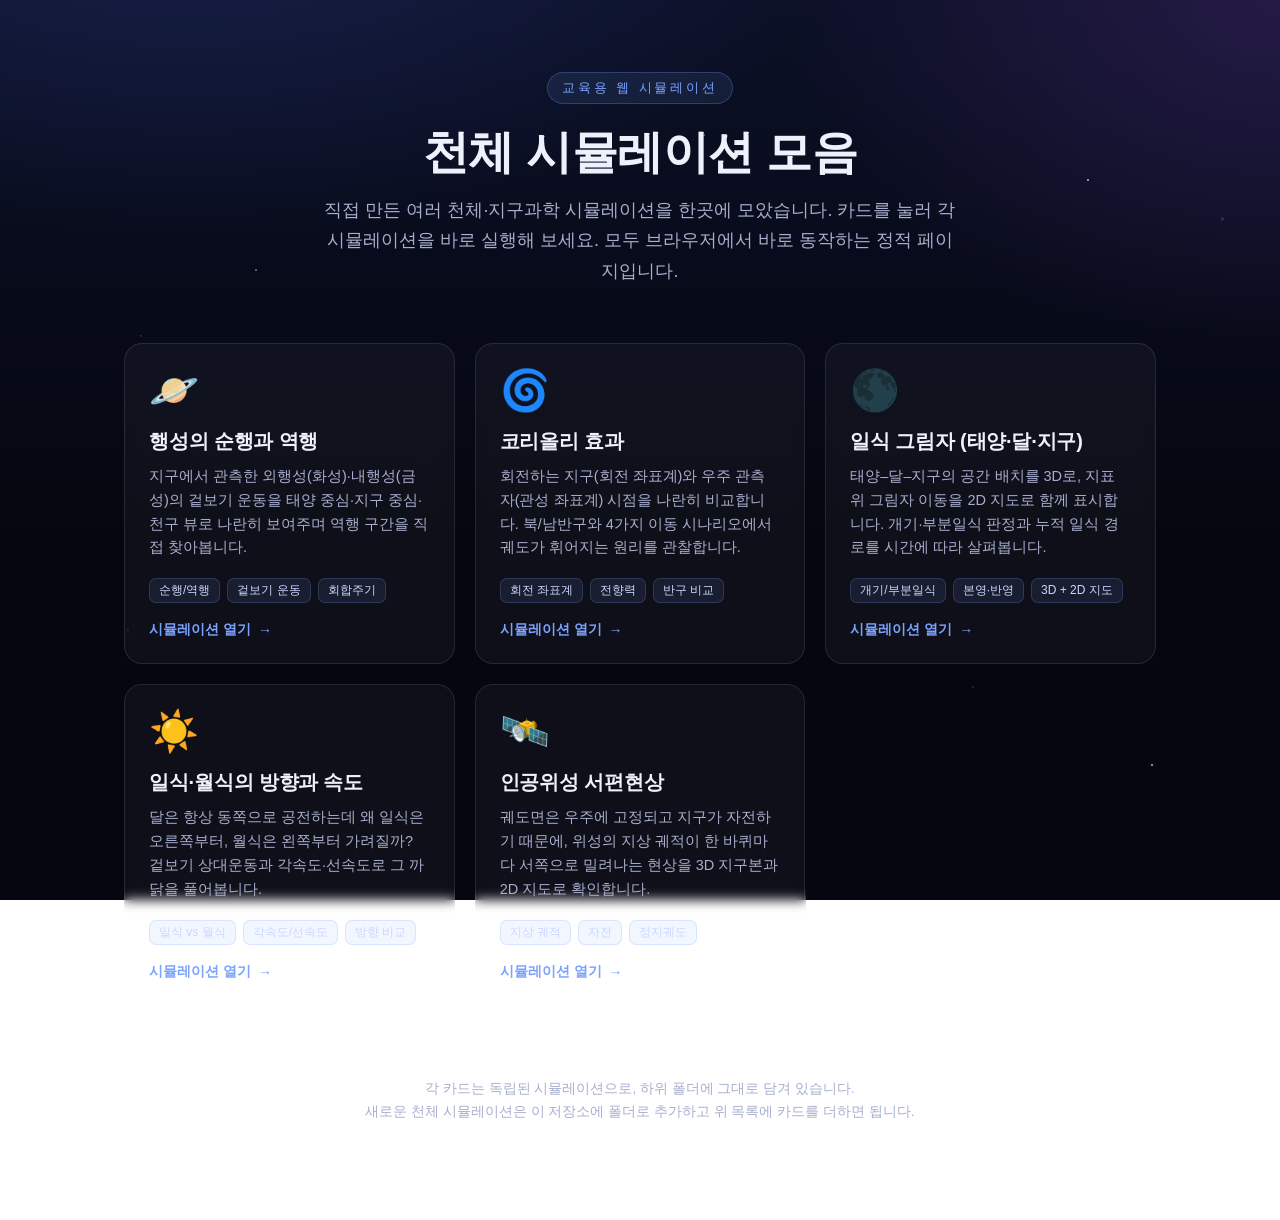
==== index.html @ 32ddf3c6 "천체 시뮬레이션 5종을 하나의 카드형 랜딩 페이지로 통합 ## 요약 - 개별 저장소에 흩어져 있던 천체 시뮬레이션들을 space-simulations 한곳에 모음 - 루트 inde" ====
<!DOCTYPE html>
<html lang="ko">
<head>
  <meta charset="UTF-8" />
  <meta name="viewport" content="width=device-width, initial-scale=1.0" />
  <title>천체 시뮬레이션 모음 · Space Simulations</title>
  <link rel="icon" href="data:image/svg+xml,%3Csvg xmlns='http://www.w3.org/2000/svg' viewBox='0 0 100 100'%3E%3Ctext y='.9em' font-size='90'%3E🌌%3C/text%3E%3C/svg%3E" />
  <style>
    :root {
      --bg: #05060f;
      --bg-2: #0b1026;
      --card: rgba(255, 255, 255, 0.04);
      --card-border: rgba(255, 255, 255, 0.10);
      --card-hover-border: rgba(130, 170, 255, 0.55);
      --text: #eef1fb;
      --muted: #a7afce;
      --accent: #7aa2ff;
    }

    * { box-sizing: border-box; }

    html, body { margin: 0; padding: 0; }

    body {
      font-family: -apple-system, BlinkMacSystemFont, "Segoe UI", "Apple SD Gothic Neo",
                   "Noto Sans KR", "Malgun Gothic", Roboto, sans-serif;
      color: var(--text);
      background:
        radial-gradient(1200px 600px at 15% -10%, #172049 0%, transparent 55%),
        radial-gradient(1000px 700px at 100% 0%, #241a45 0%, transparent 50%),
        linear-gradient(180deg, var(--bg-2) 0%, var(--bg) 60%);
      background-attachment: fixed;
      min-height: 100vh;
      position: relative;
      overflow-x: hidden;
    }

    /* Starfield */
    .stars, .stars::after {
      content: "";
      position: fixed;
      inset: 0;
      pointer-events: none;
      background-image:
        radial-gradient(1px 1px at 20% 30%, #ffffff 50%, transparent),
        radial-gradient(1px 1px at 70% 60%, #cfe0ff 50%, transparent),
        radial-gradient(1px 1px at 40% 80%, #ffffff 50%, transparent),
        radial-gradient(1.5px 1.5px at 85% 20%, #ffffff 50%, transparent),
        radial-gradient(1px 1px at 55% 15%, #d8e6ff 50%, transparent),
        radial-gradient(1px 1px at 10% 70%, #ffffff 50%, transparent),
        radial-gradient(1.5px 1.5px at 90% 85%, #ffffff 50%, transparent),
        radial-gradient(1px 1px at 33% 50%, #c9dbff 50%, transparent);
      background-repeat: repeat;
      background-size: 100% 100%;
      opacity: 0.55;
      z-index: 0;
    }
    .stars::after { opacity: 0.25; transform: translateY(120px) scale(1.3); }

    .wrap {
      position: relative;
      z-index: 1;
      max-width: 1080px;
      margin: 0 auto;
      padding: 72px 24px 96px;
    }

    header { text-align: center; margin-bottom: 56px; }

    .eyebrow {
      display: inline-block;
      font-size: 13px;
      letter-spacing: 0.22em;
      text-transform: uppercase;
      color: var(--accent);
      background: rgba(122, 162, 255, 0.10);
      border: 1px solid rgba(122, 162, 255, 0.25);
      padding: 6px 14px;
      border-radius: 999px;
      margin-bottom: 22px;
    }

    h1 {
      font-size: clamp(30px, 5vw, 46px);
      line-height: 1.15;
      margin: 0 0 16px;
      font-weight: 800;
      letter-spacing: -0.01em;
    }

    .subtitle {
      color: var(--muted);
      font-size: clamp(15px, 2.2vw, 18px);
      max-width: 640px;
      margin: 0 auto;
      line-height: 1.7;
    }

    .grid {
      display: grid;
      grid-template-columns: repeat(auto-fill, minmax(300px, 1fr));
      gap: 20px;
    }

    .card {
      position: relative;
      display: flex;
      flex-direction: column;
      text-decoration: none;
      color: inherit;
      background: var(--card);
      border: 1px solid var(--card-border);
      border-radius: 18px;
      padding: 26px 24px 24px;
      overflow: hidden;
      backdrop-filter: blur(6px);
      transition: transform 0.22s ease, border-color 0.22s ease, background 0.22s ease, box-shadow 0.22s ease;
    }

    .card::before {
      content: "";
      position: absolute;
      inset: -1px;
      background: radial-gradient(400px 200px at var(--mx, 50%) 0%, rgba(122, 162, 255, 0.18), transparent 60%);
      opacity: 0;
      transition: opacity 0.22s ease;
      pointer-events: none;
    }

    .card:hover {
      transform: translateY(-6px);
      border-color: var(--card-hover-border);
      background: rgba(255, 255, 255, 0.06);
      box-shadow: 0 18px 40px -18px rgba(60, 90, 200, 0.55);
    }
    .card:hover::before { opacity: 1; }
    .card:focus-visible {
      outline: 2px solid var(--accent);
      outline-offset: 3px;
    }

    .icon {
      font-size: 40px;
      line-height: 1;
      margin-bottom: 18px;
    }

    .card h2 {
      font-size: 20px;
      margin: 0 0 10px;
      font-weight: 700;
      letter-spacing: -0.01em;
    }

    .card p {
      margin: 0 0 18px;
      color: var(--muted);
      font-size: 14.5px;
      line-height: 1.65;
      flex: 1;
    }

    .tags {
      display: flex;
      flex-wrap: wrap;
      gap: 7px;
      margin-bottom: 18px;
    }
    .tag {
      font-size: 12px;
      color: #cdd7ff;
      background: rgba(122, 162, 255, 0.10);
      border: 1px solid rgba(122, 162, 255, 0.20);
      border-radius: 7px;
      padding: 3px 9px;
    }

    .go {
      display: inline-flex;
      align-items: center;
      gap: 7px;
      font-size: 14px;
      font-weight: 600;
      color: var(--accent);
    }
    .go .arrow { transition: transform 0.22s ease; }
    .card:hover .go .arrow { transform: translateX(4px); }

    footer {
      margin-top: 72px;
      text-align: center;
      color: var(--muted);
      font-size: 13.5px;
      line-height: 1.7;
    }
    footer a { color: var(--accent); text-decoration: none; }
    footer a:hover { text-decoration: underline; }

    @media (max-width: 520px) {
      .wrap { padding: 48px 18px 72px; }
      .grid { grid-template-columns: 1fr; }
    }
  </style>
</head>
<body>
  <div class="stars"></div>
  <div class="wrap">
    <header>
      <span class="eyebrow">교육용 웹 시뮬레이션</span>
      <h1>천체 시뮬레이션 모음</h1>
      <p class="subtitle">
        직접 만든 여러 천체·지구과학 시뮬레이션을 한곳에 모았습니다.
        카드를 눌러 각 시뮬레이션을 바로 실행해 보세요. 모두 브라우저에서
        바로 동작하는 정적 페이지입니다.
      </p>
    </header>

    <main class="grid" id="grid">
      <a class="card" href="retrograde-motion/index.html">
        <div class="icon">🪐</div>
        <h2>행성의 순행과 역행</h2>
        <p>지구에서 관측한 외행성(화성)·내행성(금성)의 겉보기 운동을 태양 중심·지구 중심·천구 뷰로 나란히 보여주며 역행 구간을 직접 찾아봅니다.</p>
        <div class="tags"><span class="tag">순행/역행</span><span class="tag">겉보기 운동</span><span class="tag">회합주기</span></div>
        <span class="go">시뮬레이션 열기 <span class="arrow">→</span></span>
      </a>

      <a class="card" href="coriolis-effect/index.html">
        <div class="icon">🌀</div>
        <h2>코리올리 효과</h2>
        <p>회전하는 지구(회전 좌표계)와 우주 관측자(관성 좌표계) 시점을 나란히 비교합니다. 북/남반구와 4가지 이동 시나리오에서 궤도가 휘어지는 원리를 관찰합니다.</p>
        <div class="tags"><span class="tag">회전 좌표계</span><span class="tag">전향력</span><span class="tag">반구 비교</span></div>
        <span class="go">시뮬레이션 열기 <span class="arrow">→</span></span>
      </a>

      <a class="card" href="moon-shadow/index.html">
        <div class="icon">🌑</div>
        <h2>일식 그림자 (태양·달·지구)</h2>
        <p>태양–달–지구의 공간 배치를 3D로, 지표 위 그림자 이동을 2D 지도로 함께 표시합니다. 개기·부분일식 판정과 누적 일식 경로를 시간에 따라 살펴봅니다.</p>
        <div class="tags"><span class="tag">개기/부분일식</span><span class="tag">본영·반영</span><span class="tag">3D + 2D 지도</span></div>
        <span class="go">시뮬레이션 열기 <span class="arrow">→</span></span>
      </a>

      <a class="card" href="eclipse-direction/index.html">
        <div class="icon">☀️</div>
        <h2>일식·월식의 방향과 속도</h2>
        <p>달은 항상 동쪽으로 공전하는데 왜 일식은 오른쪽부터, 월식은 왼쪽부터 가려질까? 겉보기 상대운동과 각속도·선속도로 그 까닭을 풀어봅니다.</p>
        <div class="tags"><span class="tag">일식 vs 월식</span><span class="tag">각속도/선속도</span><span class="tag">방향 비교</span></div>
        <span class="go">시뮬레이션 열기 <span class="arrow">→</span></span>
      </a>

      <a class="card" href="westward-drift/index.html">
        <div class="icon">🛰️</div>
        <h2>인공위성 서편현상</h2>
        <p>궤도면은 우주에 고정되고 지구가 자전하기 때문에, 위성의 지상 궤적이 한 바퀴마다 서쪽으로 밀려나는 현상을 3D 지구본과 2D 지도로 확인합니다.</p>
        <div class="tags"><span class="tag">지상 궤적</span><span class="tag">자전</span><span class="tag">정지궤도</span></div>
        <span class="go">시뮬레이션 열기 <span class="arrow">→</span></span>
      </a>
    </main>

    <footer>
      각 카드는 독립된 시뮬레이션으로, 하위 폴더에 그대로 담겨 있습니다.<br />
      새로운 천체 시뮬레이션은 이 저장소에 폴더로 추가하고 위 목록에 카드를 더하면 됩니다.
    </footer>
  </div>

  <script>
    // Subtle pointer-follow glow on cards
    for (const card of document.querySelectorAll('.card')) {
      card.addEventListener('pointermove', (e) => {
        const r = card.getBoundingClientRect();
        card.style.setProperty('--mx', `${e.clientX - r.left}px`);
      });
    }
  </script>
</body>
</html>
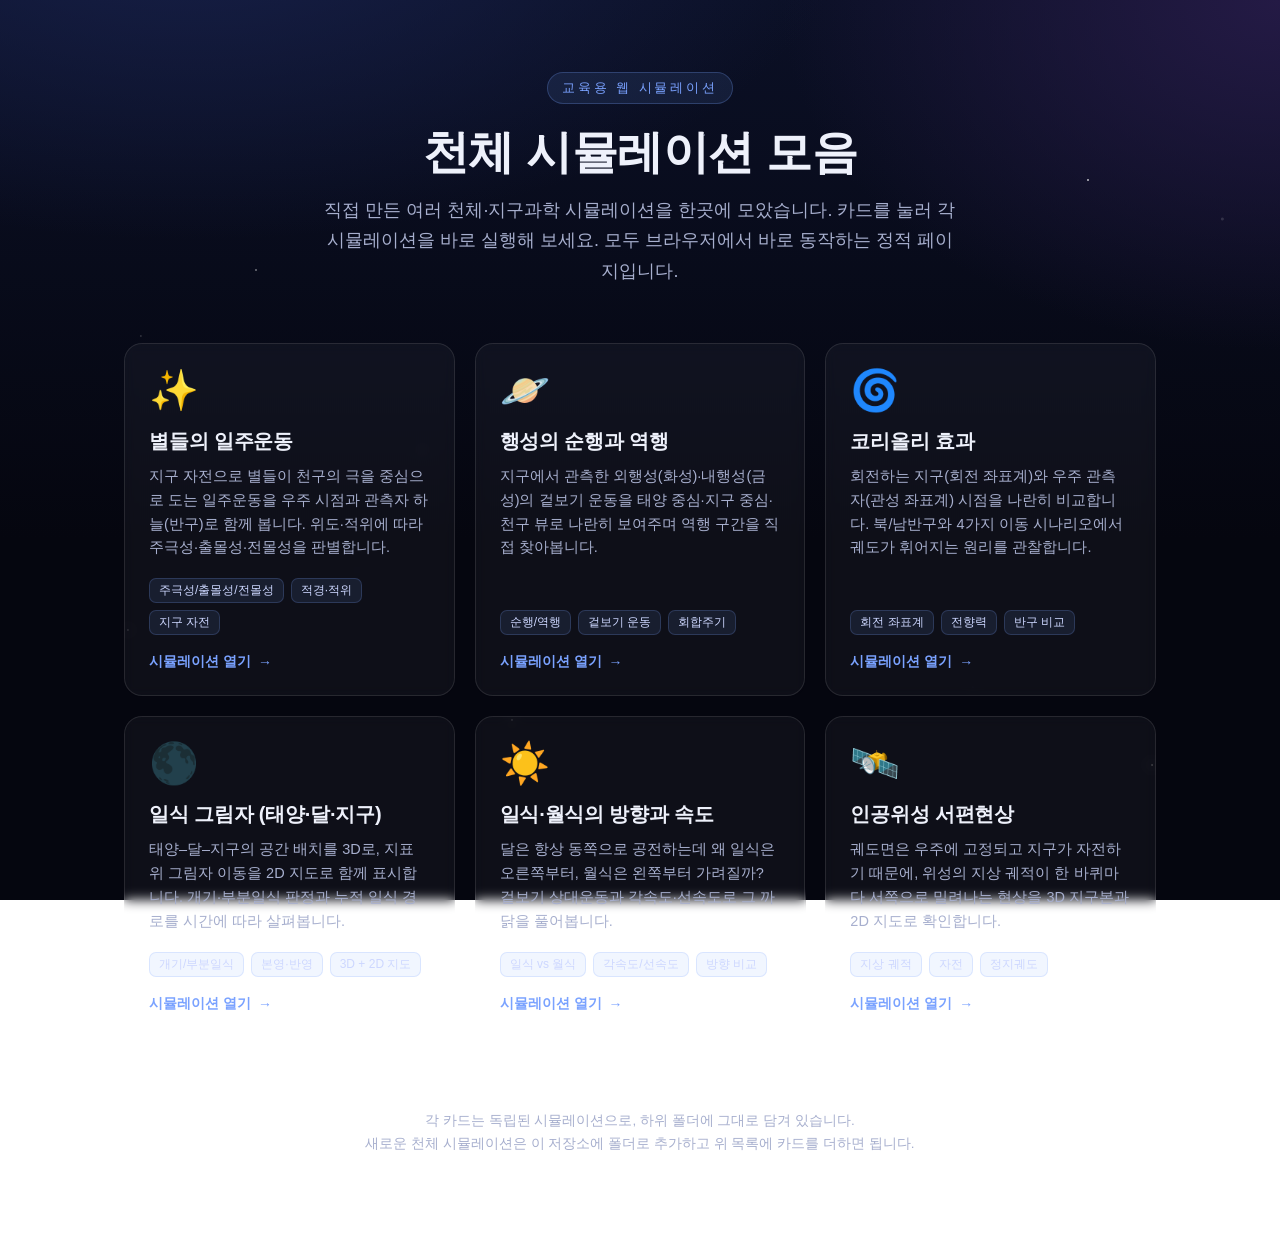
==== commit 66ab009d: "별들의 일주운동 시뮬레이션 추가 ## 요약 - 지구 자전에 의한 별의 일주운동을 보여주는 새 시뮬레이션(diurnal-motion/) 추가 - 랜딩 페이지 카드 목록과 README" ====
--- a/index.html
+++ b/index.html
@@ -216,6 +216,14 @@
     </header>
 
     <main class="grid" id="grid">
+      <a class="card" href="diurnal-motion/index.html">
+        <div class="icon">✨</div>
+        <h2>별들의 일주운동</h2>
+        <p>지구 자전으로 별들이 천구의 극을 중심으로 도는 일주운동을 우주 시점과 관측자 하늘(반구)로 함께 봅니다. 위도·적위에 따라 주극성·출몰성·전몰성을 판별합니다.</p>
+        <div class="tags"><span class="tag">주극성/출몰성/전몰성</span><span class="tag">적경·적위</span><span class="tag">지구 자전</span></div>
+        <span class="go">시뮬레이션 열기 <span class="arrow">→</span></span>
+      </a>
+
       <a class="card" href="retrograde-motion/index.html">
         <div class="icon">🪐</div>
         <h2>행성의 순행과 역행</h2>
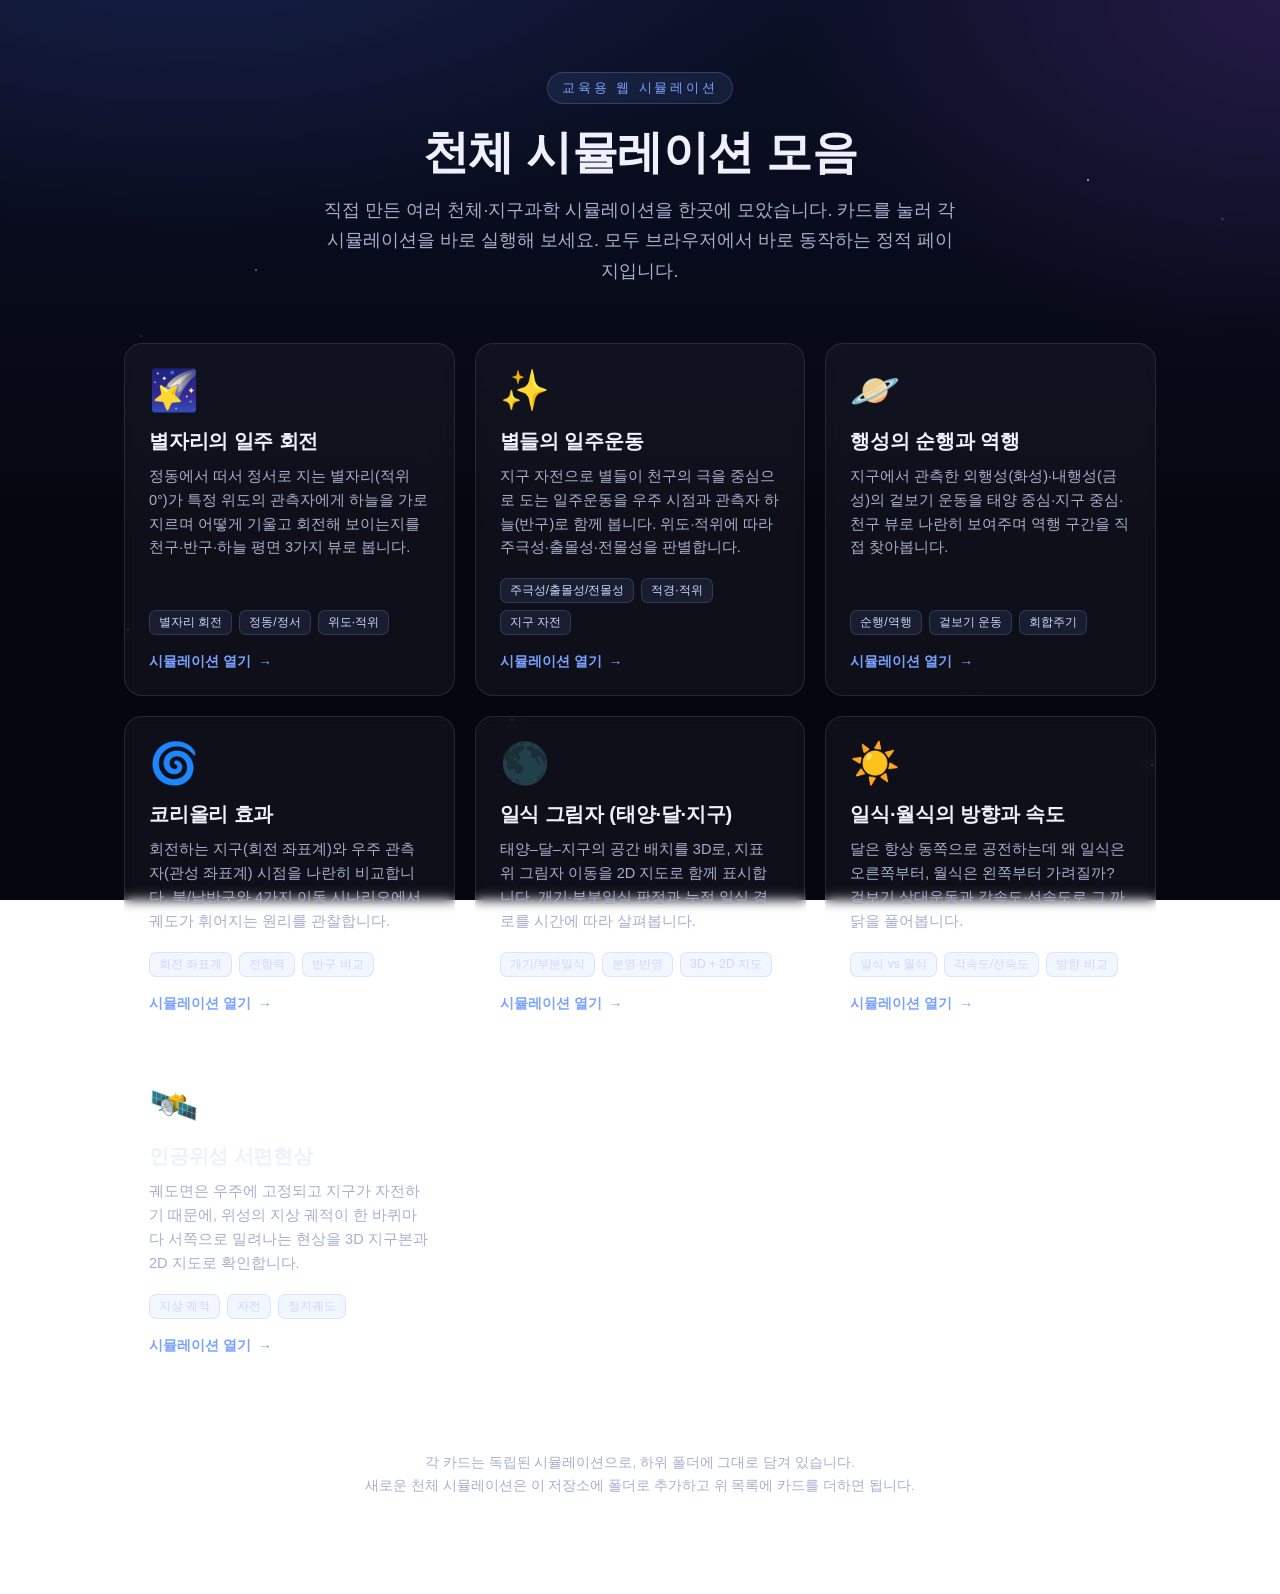
==== commit 03d0e68f: "새 시뮬레이션: 별자리의 일주 회전 추가 ## 요약 - 정동에서 떠서 정서로 지는 별자리(적위 0°)가 특정 위도의 관측자에게   하늘에서 어떻게 기울고 회전해 보이는지 보여주는 " ====
--- a/index.html
+++ b/index.html
@@ -216,6 +216,14 @@
     </header>
 
     <main class="grid" id="grid">
+      <a class="card" href="constellation-rotation/index.html">
+        <div class="icon">🌠</div>
+        <h2>별자리의 일주 회전</h2>
+        <p>정동에서 떠서 정서로 지는 별자리(적위 0°)가 특정 위도의 관측자에게 하늘을 가로지르며 어떻게 기울고 회전해 보이는지를 천구·반구·하늘 평면 3가지 뷰로 봅니다.</p>
+        <div class="tags"><span class="tag">별자리 회전</span><span class="tag">정동/정서</span><span class="tag">위도·적위</span></div>
+        <span class="go">시뮬레이션 열기 <span class="arrow">→</span></span>
+      </a>
+
       <a class="card" href="diurnal-motion/index.html">
         <div class="icon">✨</div>
         <h2>별들의 일주운동</h2>
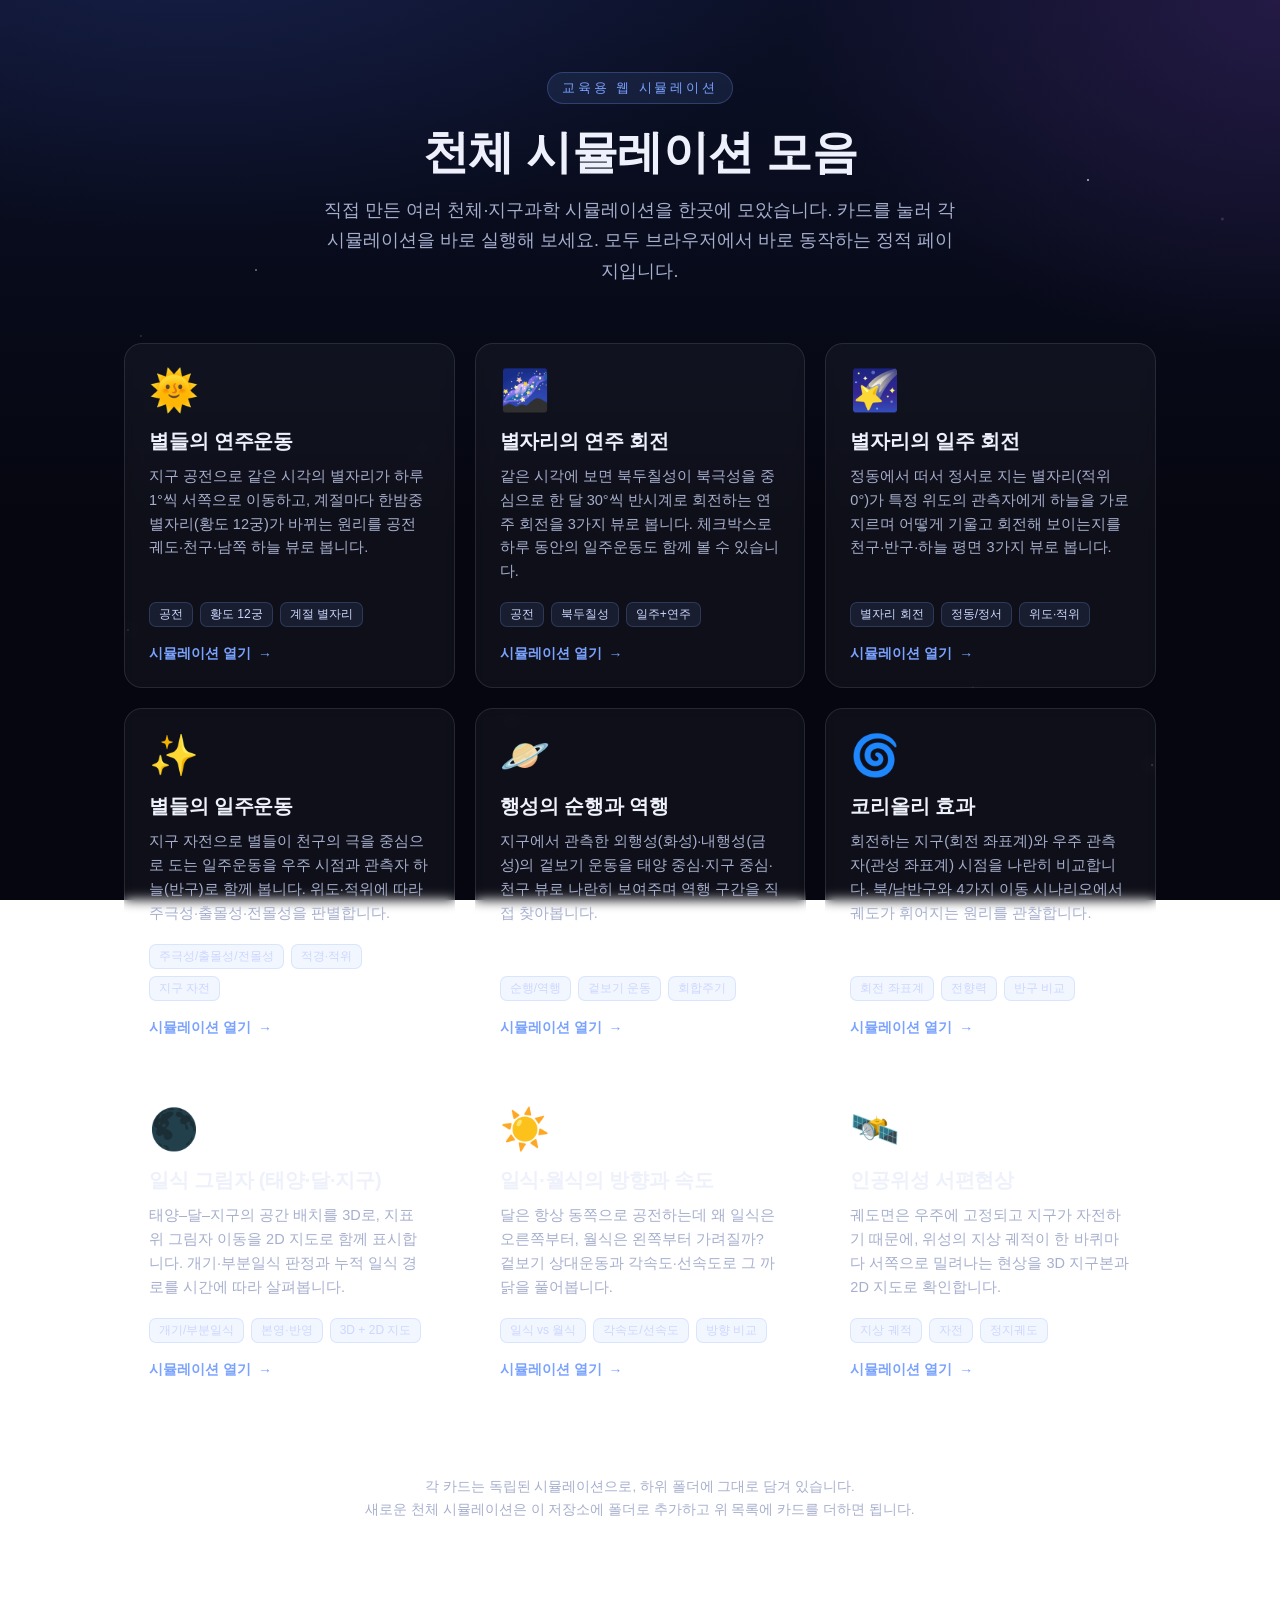
==== commit 3a837d9a: "새 시뮬레이션 2종: 별들의 연주운동 · 별자리의 연주 회전 ## 요약 - 지구 공전에 의한 연주운동/연주 회전을 보여주는 시뮬레이션 2개 추가 - 각 시뮬레이션에 '하루 동안의 " ====
--- a/index.html
+++ b/index.html
@@ -216,6 +216,22 @@
     </header>
 
     <main class="grid" id="grid">
+      <a class="card" href="annual-motion/index.html">
+        <div class="icon">🌞</div>
+        <h2>별들의 연주운동</h2>
+        <p>지구 공전으로 같은 시각의 별자리가 하루 1°씩 서쪽으로 이동하고, 계절마다 한밤중 별자리(황도 12궁)가 바뀌는 원리를 공전 궤도·천구·남쪽 하늘 뷰로 봅니다.</p>
+        <div class="tags"><span class="tag">공전</span><span class="tag">황도 12궁</span><span class="tag">계절 별자리</span></div>
+        <span class="go">시뮬레이션 열기 <span class="arrow">→</span></span>
+      </a>
+
+      <a class="card" href="annual-constellation-rotation/index.html">
+        <div class="icon">🌌</div>
+        <h2>별자리의 연주 회전</h2>
+        <p>같은 시각에 보면 북두칠성이 북극성을 중심으로 한 달 30°씩 반시계로 회전하는 연주 회전을 3가지 뷰로 봅니다. 체크박스로 하루 동안의 일주운동도 함께 볼 수 있습니다.</p>
+        <div class="tags"><span class="tag">공전</span><span class="tag">북두칠성</span><span class="tag">일주+연주</span></div>
+        <span class="go">시뮬레이션 열기 <span class="arrow">→</span></span>
+      </a>
+
       <a class="card" href="constellation-rotation/index.html">
         <div class="icon">🌠</div>
         <h2>별자리의 일주 회전</h2>
